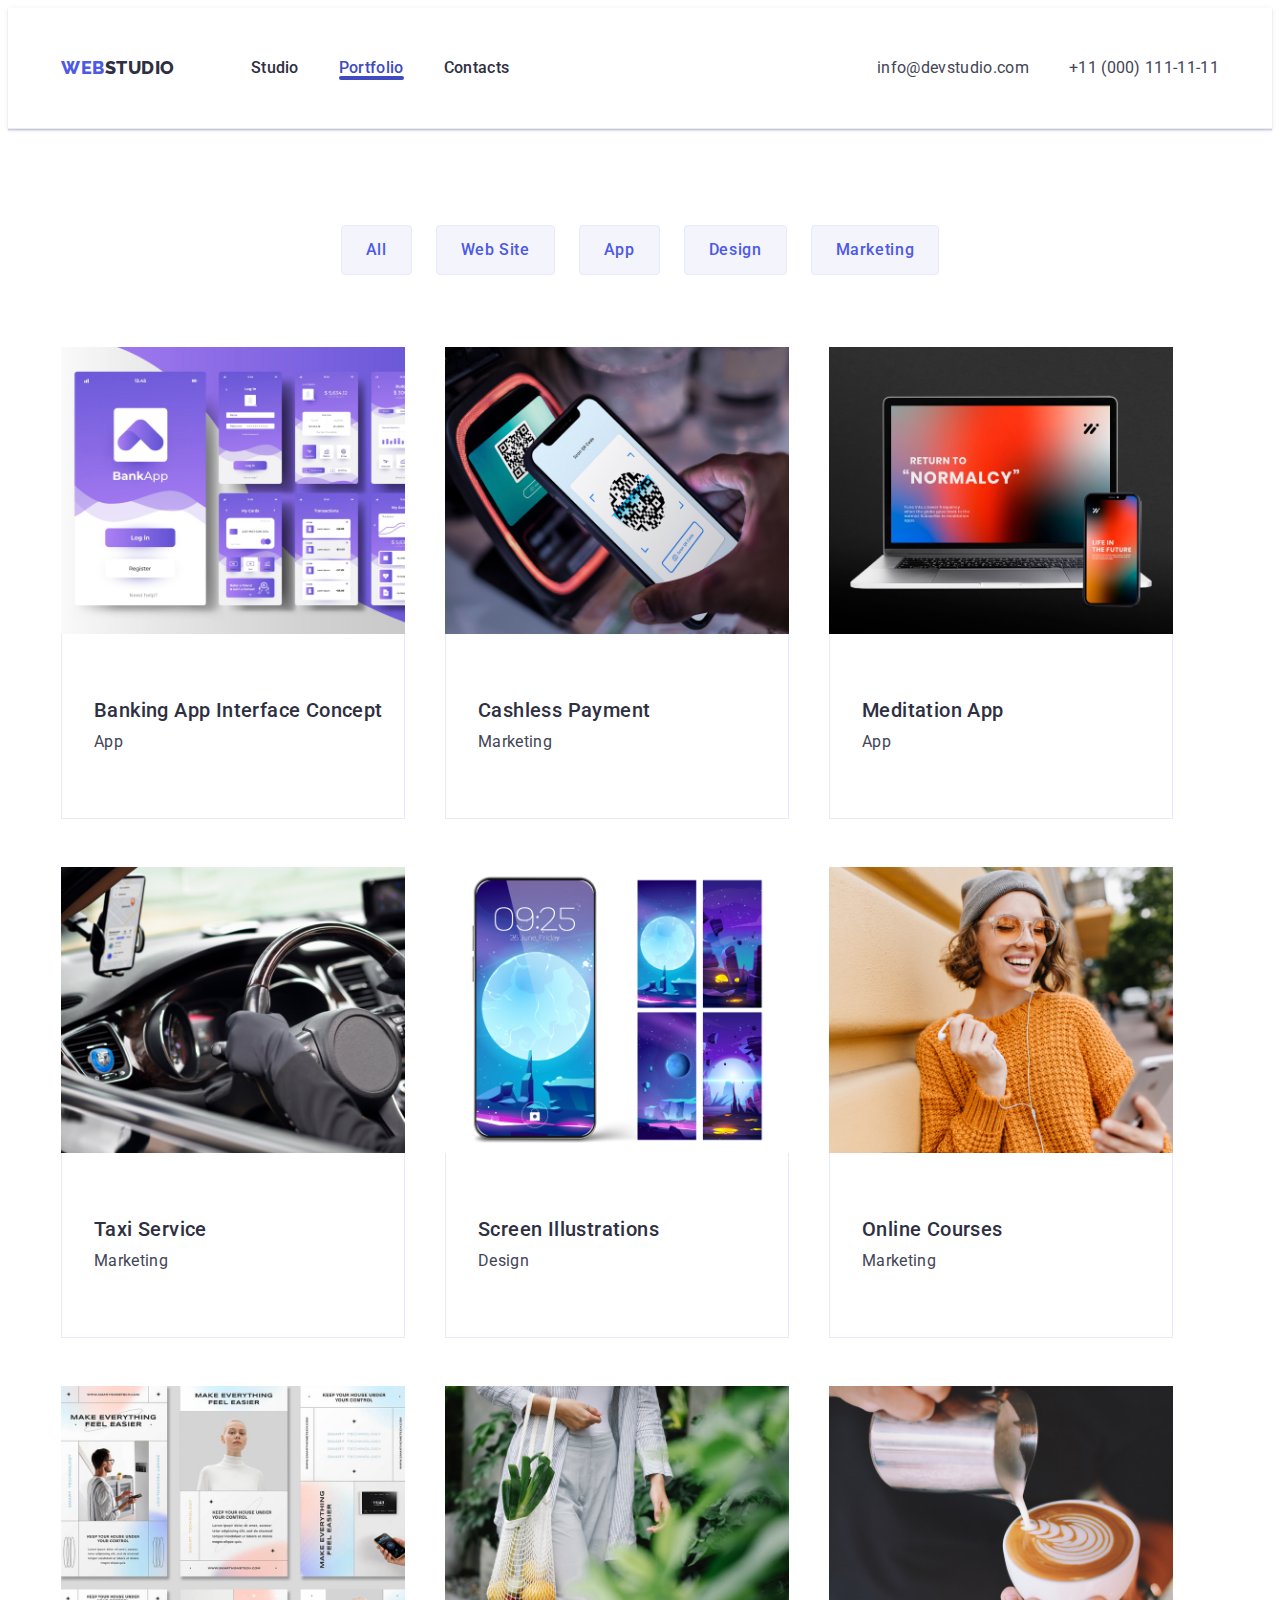
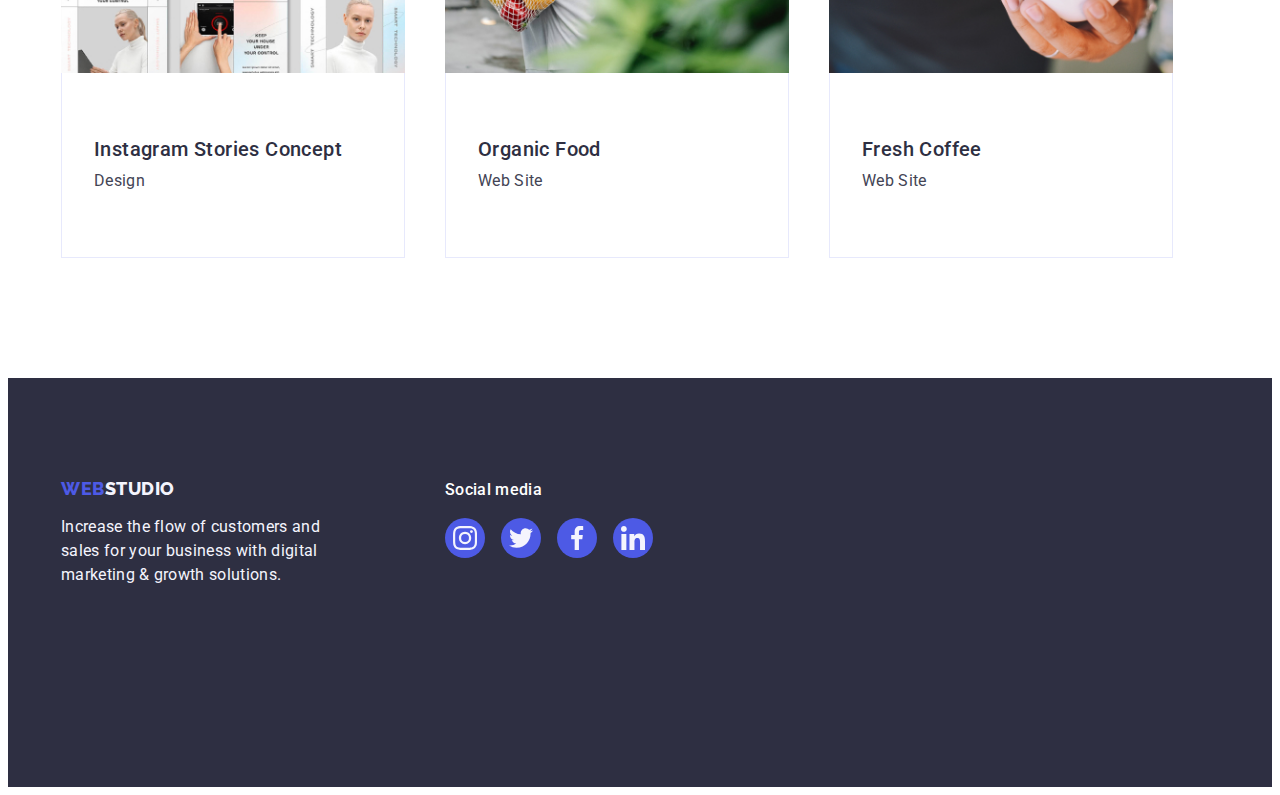
==== portfolio.html @ e0ac39bc "hw5" ====
<!DOCTYPE html>
<html lang="en">
  <head>
    <meta charset="UTF-8" />
    <meta http-equiv="X-UA-Compatible" content="IE=edge" />
    <meta name="viewport" content="width=device-width, initial-scale=1.0" />
    <link rel="preconnect" href="https://fonts.googleapis.com" />
    <link rel="preconnect" href="https://fonts.gstatic.com" crossorigin />
    <link
      href="https://fonts.googleapis.com/css2?family=Raleway:wght@800&family=Roboto:wght@400;500;700;900&display=swap"
      rel="stylesheet"
    />
    <title>Portfolio</title>
    <link
      rel="stylesheet"
      href="https://cdnjs.cloudflare.com/ajax/libs/modern-normalize/2.0.0/modern-normalize.min.css"
      integrity="sha512-4xo8blKMVCiXpTaLzQSLSw3KFOVPWhm/TRtuPVc4WG6kUgjH6J03IBuG7JZPkcWMxJ5huwaBpOpnwYElP/m6wg=="
      crossorigin="anonymous"
      referrerpolicy="no-referrer"
    />
    <link rel="stylesheet" href="./css/styles.css" />
  </head>
  <body>
    <header class="header">
      <div class="container header-container">
        <nav class="header-navigation">
          <a class="header-logo span link" href="./index.html"
            >Web<span class="span">Studio</span>
          </a>
          <ul class="header-menu list">
            <li class="header-menu-item">
              <a class="header-menu link" href="./index.html">Studio</a>
            </li>
            <li class="header-menu-item">
              <a class="header-menu current link" href="./portfolio.html"
                >Portfolio</a
              >
            </li>
            <li class="header-menu-item">
              <a class="header-menu link" href="">Contacts</a>
            </li>
          </ul>
        </nav>
        <address class="address">
          <ul class="address-menu list">
            <li class="address-item">
              <a class="address-link link" href="mailto:info@devstudio.com"
                >info@devstudio.com</a
              >
            </li>
            <li class="address-item">
              <a class="address-link link" href="tel:+110001111111"
                >+11 (000) 111-11-11</a
              >
            </li>
          </ul>
        </address>
      </div>
    </header>
    <main>
      <section class="projects">
        <div class="container">
          <h1 class="visually-hidden">Projects</h1>
          <ul class="button button-container list">
            <li><button class="button-item" type="button">All</button></li>
            <li><button class="button-item" type="button">Web Site</button></li>
            <li><button class="button-item" type="button">App</button></li>
            <li><button class="button-item" type="button">Design</button></li>
            <li>
              <button class="button-item" type="button">Marketing</button>
            </li>
          </ul>

          <ul class="cards list">
            <li class="cards-list">
              <a class="cards-item link" href="">
                <div class="overlay">
                  <img
                    src="./images/app-interface.jpg"
                    alt="Banking app interface"
                    width="360"
                    height="300"
                  />

                  <p class="products-cover-text">
                    14 Stylish and User-Friendly App Design Concepts · Task
                    Manager App · Calorie Tracker App · Exotic Fruit Ecommerce
                    App · Cloud Storage App
                  </p>
                </div>
                <div class="cards-content">
                  <h2 class="cards-title">Banking App Interface Concept</h2>
                  <p class="cards-text">App</p>
                </div>
              </a>
            </li>
            <li class="cards-list">
              <a class="cards-item link" href="">
                <div class="overlay">
                  <img
                    src="./images/payment.jpg"
                    alt="Cashless payment"
                    width="360"
                    height="300"
                  />

                  <p class="products-cover-text">
                    14 Stylish and User-Friendly App Design Concepts · Task
                    Manager App · Calorie Tracker App · Exotic Fruit Ecommerce
                    App · Cloud Storage App
                  </p>
                </div>
                <div class="cards-content">
                  <h2 class="cards-title">Cashless Payment</h2>
                  <p class="cards-text">Marketing</p>
                </div>
              </a>
            </li>
            <li class="cards-list">
              <a class="cards-item link" href="">
                <div class="overlay">
                  <img
                    src="./images/meditation-app.jpg"
                    alt="Meditation"
                    width="360"
                    height="300"
                  />

                  <p class="products-cover-text">
                    14 Stylish and User-Friendly App Design Concepts · Task
                    Manager App · Calorie Tracker App · Exotic Fruit Ecommerce
                    App · Cloud Storage App
                  </p>
                </div>
                <div class="cards-content">
                  <h2 class="cards-title">Meditation App</h2>
                  <p class="cards-text">App</p>
                </div>
              </a>
            </li>

            <li class="cards-list">
              <a class="cards-item link" href="">
                <div class="overlay">
                  <img
                    src="./images/taxi.jpg"
                    alt="Taxi"
                    width="360"
                    height="300"
                  />

                  <p class="products-cover-text">
                    14 Stylish and User-Friendly App Design Concepts · Task
                    Manager App · Calorie Tracker App · Exotic Fruit Ecommerce
                    App · Cloud Storage App
                  </p>
                </div>
                <div class="cards-content">
                  <h2 class="cards-title">Taxi Service</h2>
                  <p class="cards-text">Marketing</p>
                </div>
              </a>
            </li>
            <li class="cards-list">
              <a class="cards-item link" href="">
                <div class="overlay">
                  <img
                    src="./images/screen.jpg"
                    alt="Screen"
                    width="360"
                    height="300"
                  />

                  <p class="products-cover-text">
                    14 Stylish and User-Friendly App Design Concepts · Task
                    Manager App · Calorie Tracker App · Exotic Fruit Ecommerce
                    App · Cloud Storage App
                  </p>
                </div>
                <div class="cards-content">
                  <h2 class="cards-title">Screen Illustrations</h2>
                  <p class="cards-text">Design</p>
                </div>
              </a>
            </li>
            <li class="cards-list">
              <a class="cards-item link" href="">
                <div class="overlay">
                  <img
                    src="./images/online-courses.jpg"
                    alt="Online courses"
                    width="360"
                    height="300"
                  />

                  <p class="products-cover-text">
                    14 Stylish and User-Friendly App Design Concepts · Task
                    Manager App · Calorie Tracker App · Exotic Fruit Ecommerce
                    App · Cloud Storage App
                  </p>
                </div>
                <div class="cards-content">
                  <h2 class="cards-title">Online Courses</h2>
                  <p class="cards-text">Marketing</p>
                </div>
              </a>
            </li>

            <li class="cards-list">
              <a class="cards-item link" href="">
                <div class="overlay">
                  <img
                    src="./images/stories-concept.jpg"
                    alt="Stories"
                    width="360"
                    height="300"
                  />

                  <p class="products-cover-text">
                    14 Stylish and User-Friendly App Design Concepts · Task
                    Manager App · Calorie Tracker App · Exotic Fruit Ecommerce
                    App · Cloud Storage App
                  </p>
                </div>
                <div class="cards-content">
                  <h2 class="cards-title">Instagram Stories Concept</h2>
                  <p class="cards-text">Design</p>
                </div>
              </a>
            </li>
            <li class="cards-list">
              <a class="cards-item link" href="">
                <div class="overlay">
                  <img
                    src="./images/food.jpg"
                    alt="Organic food"
                    width="360"
                    height="300"
                  />

                  <p class="products-cover-text">
                    14 Stylish and User-Friendly App Design Concepts · Task
                    Manager App · Calorie Tracker App · Exotic Fruit Ecommerce
                    App · Cloud Storage App
                  </p>
                </div>
                <div class="cards-content">
                  <h2 class="cards-title">Organic Food</h2>
                  <p class="cards-text">Web Site</p>
                </div>
              </a>
            </li>
            <li class="cards-list">
              <a class="cards-item link" href="">
                <div class="overlay">
                  <img
                    src="./images/coffee.jpg"
                    alt="Cup of coffee"
                    width="360"
                    height="300"
                  />

                  <p class="products-cover-text">
                    14 Stylish and User-Friendly App Design Concepts · Task
                    Manager App · Calorie Tracker App · Exotic Fruit Ecommerce
                    App · Cloud Storage App
                  </p>
                </div>
                <div class="cards-content">
                  <h2 class="cards-title">Fresh Coffee</h2>
                  <p class="cards-text">Web Site</p>
                </div>
              </a>
            </li>
          </ul>
        </div>
      </section>
    </main>
    <footer class="footer">
      <div class="container footer-container">
        <div class="footer-logo-text">
          <a class="footer-logo span link" href="./index.html"
            >Web<span class="span">Studio</span></a
          >
          <p class="footer-text">
            Increase the flow of customers and sales for your business with
            digital marketing & growth solutions.
          </p>
        </div>
        <div class="footer-social">
          <p class="social-text">Social media</p>
          <ul class="footer-social-list list">
            <li class="footer-social-item">
              <a
                class="footer-social-link"
                href=""
                target="_blank"
                rel="no-referrer noopener"
              >
                <svg class="footer-soc-icon" width="24" height="24">
                  <use href="./images/icons.svg#icon-instagram-2"></use>
                </svg>
              </a>
            </li>
            <li class="footer-social-item">
              <a
                class="footer-social-link"
                href=""
                target="_blank"
                rel="no-referrer noopener"
              >
                <svg class="footer-soc-icon" width="24" height="24">
                  <use href="./images/icons.svg#icon-twitter-1"></use>
                </svg>
              </a>
            </li>
            <li class="footer-social-item">
              <a
                class="footer-social-link"
                href=""
                target="_blank"
                rel="no-referrer noopener"
              >
                <svg class="footer-soc-icon" width="24" height="24">
                  <use href="./images/icons.svg#icon-facebook-1"></use>
                </svg>
              </a>
            </li>
            <li class="footer-social-item">
              <a
                class="footer-social-link"
                href=""
                target="_blank"
                rel="no-referrer noopener"
              >
                <svg class="footer-soc-icon" width="24" height="24">
                  <use href="./images/icons.svg#icon-linkedin-1"></use>
                </svg>
              </a>
            </li>
          </ul>
        </div>
      </div>
    </footer>
  </body>
</html>
---- css/styles.css ----
:root{
    --title-color: #2E2F42;
    --main-color: #FFFFFF;
    --logo-color:   #4d5ae5;
    --text-color: #434455;
}

body{
    font-family: 'Roboto', sans-serif;
    color: #434455;
    background-color: #FFFFFF;
}

p, h1,h2,h3,h4,h5,h6{
    margin-top: 0;
    margin-bottom: 0;
}

ul{
     margin-top: 0;
    margin-bottom: 0;
    padding-left: 0;
}

img{
    display: block;
    max-width: 100% ;
    height: auto;
}

.list{
    list-style-type: none;
   
}

.link{
    text-decoration: none;
    
}

.visually-hidden {
    position: absolute;
    width: 1px;
    height: 1px;
    margin: -1px;
    border: 0;
    padding: 0;
    white-space: nowrap;
    clip-path: inset(100%);
    clip: rect(0 0 0 0);
    overflow: hidden;
}

.container{
    width: 100%;
    max-width: 1158px;
    padding-left: 15px;
    padding-right: 15px;
    margin: 0 auto;
}

/*------HEADER-------*/

.header{
    box-shadow:0px 2px 1px rgba(46, 47, 66, 0.08),
        0px 1px 1px rgba(46, 47, 66, 0.16),
        0px 1px 6px rgba(46, 47, 66, 0.08);
    border-bottom: 1px solid #e7e9fc;
    
}



.header-navigation{
    display: flex;
    align-items: center;
 
}

.header-logo {

    font-family: 'Raleway', sans-serif;
    font-weight: 800;
    font-size: 18px;
    line-height: 1.17;
    letter-spacing: 0.03em;
    color: var(--logo-color);
    text-transform: uppercase;
    margin-right: 76px;

    
}

.header-logo span {
     
    color: #2E2F42;
}

.header-container{
    display: flex;
    align-items: center;
    justify-content: space-between;
  
}
    

.header-menu{
    display: flex;
    font-weight: 500;
    font-size: 16px;
    line-height: 1.5;
    letter-spacing: 0.02em;
    color: #2E2F42;
    text-decoration: none;
    padding-top: 24px;
    padding-bottom: 24px;
    gap:40px;
    transition: color 250ms cubic-bezier(0.4, 0, 0.2, 1);
    
  
}

.header-menu:hover,
.header-menu:focus{
    color: #404BBF;
}

.current{
    position: relative;
}

.current::after{
    position: absolute;
    left: 0;
    top: 44px;
    bottom: -1px;
    content: "";
    width: 100%;
    height: 4px;
    border-radius: 2px;
    background-color: #404BBF;
}

.header-menu.current{
   color: #404BBF;
}

.address{
    font-style: normal;
    display: flex;
    flex-shrink: 0;
   
    
}

.address-menu {
   display: flex;
   gap:40px;
  transition: color 250ms cubic-bezier(0.4, 0, 0.2, 1);
   
 
}



.address-link{
  
    font-size: 16px;
    line-height: 1.5;
    letter-spacing: 0.02em;
    color: #434455;
    transition: color 250ms cubic-bezier(0.4, 0, 0.2, 1);
}
    

.address-link:hover,
.address-link:focus{

    color: #404BBF
}

/**------HERO------*/

.hero{
   
    padding:188px 0px;
    background-image:linear-gradient(rgba(46, 47, 66, 0.7), rgba(46, 47, 66, 0.7)),
    url(../images/people-office1.jpg);
    background-repeat: no-repeat;
    background-position: center;
    background-size: cover;
    background-color: #2E2F42;
    max-width: 1440px
 
}

.hero-container{
    display: flex;
    flex-direction: column;
    padding: 0 316px;
    
    
}
    
.hero-title{
    font-weight: 700;
    font-size: 56px;
    line-height: 1.07;
    letter-spacing: 0.02em;
    color: #FFFFFF;
    text-align: center;
    max-width: 496px;
    padding-bottom: 48px;
}


.hero-button{
    
    font-family: inherit;
    font-weight: 500;
    font-size: 16px;
    line-height: 1.5;
    letter-spacing: 0.04em;
    color: #FFFFFF;
    background-color: #4D5AE5;
    cursor: pointer;
    min-width: 169px;
    height: 56px;
    border-radius: 4px;
    
    box-shadow: 0px 4px 4px rgba(0, 0, 0, 0.15);
    padding: 16px 32px;
    margin: auto;
    transition:  background-color 250ms cubic-bezier(0.4, 0, 0.2, 1);
            
}

.hero-button:hover,
.hero-button:focus{
    background-color: #404BBF;
    box-shadow: 0px 1px 6px rgba(46, 47, 66, 0.08), 0px 1px 1px rgba(46, 47, 66, 0.16), 0px 2px 1px rgba(46, 47, 66, 0.08);
    
}

/*?------About us------*/

.features{
    padding: 120px 0;
}

.features-menu{
    display:flex;
    gap: 24px;
}

.features-subtitle {
    font-weight: 500;
    font-size: 20px;
    line-height: 1.2;
    letter-spacing: 0.02em;
    color: #2E2F42;
    margin-bottom: 8px;
}

.features-item{
    width: calc(( 100% - ( 24px * 3 ) / 4 ));
    gap: 24px;
}

.features-item-text {
    
    font-size: 16px;
    line-height: 1.5;
    letter-spacing: 0.02em;
    color: #434455;
}
.features-menu-icons{
    display: flex;
    align-items: center;
    justify-content: center;
    height: 112px;
    background-color: #f4f4fd;
    border-radius: 4px;
    margin-bottom: 8px;
}


.features-icon{
    background: #F4F4FD;
    border-radius: 4px;
    width: 264px;
    height: 112px;
    padding: 24px 100px;
}

/*-------What are we doing---------*/


.work{
    padding-top: 0;
    padding-bottom: 120px;
}
.work-subtitle{
    font-weight: 700;
    font-size: 36px;
    line-height: 1.11;
    letter-spacing: 0.02em;
    text-transform: capitalize;
    text-align: center;
    color: var(--title-color);
    margin-bottom: 72px;
}
.work-menu{
    display: flex;
    gap: 24px;
    
}
.work-item{
    width: calc((100% - 48px / 3));
  
}

/*?-------Team-------*/

.team{

    background-color: #F4F4FD;
    padding: 120px 0;
  
}

.team-menu{

   display: flex;
    gap: 24px;
    border-radius: 0px 0px 4px 4px;
}

.team-item{

    background-color: #FFFFFF;
    width: calc((100% - 72px ) / 4 );
    gap: 24px;
    border-radius: 0px 0px 4px 4px;
    box-shadow: 0px 1px 6px rgba(46, 47, 66, 0.08), 0px 1px 1px rgba(46, 47, 66, 0.16), 0px 2px 1px rgba(46, 47, 66, 0.08);
    
}

.team-subtitle{

    font-weight: 700;
    font-size: 36px;
    line-height: 1.11;
    letter-spacing: 0.02em;
    text-transform: capitalize;
    text-align: center;
    color: var(--title-color);
    
    margin-bottom: 72px;
     
}

.team-member{

    font-weight: 500;
    font-size: 20px;
    line-height: 1.2;
    letter-spacing: 0.02em;
    color: #2E2F42;
    text-align: center;
    margin-bottom: 8px;
    
}

.team-member-position{

    font-size: 16px;
    line-height: 1.5;
    letter-spacing: 0.02em;
    color: #434455;
    text-align: center;
   
}

.name-position{
    padding: 32px 0;
}


.member-icon-list{
    display: flex;
    justify-content: center;
    gap:24px;
  
}

  .member-icon-item {
    display: flex;
    align-items: center;
    justify-content: center;
    gap: 24px;
    width: 40px;
    height: 40px;
    

  }
.member-icon-link{
    width: 100%;
    height: 100%;
    background-color: #4D5AE5;
    border-radius: 50%;
    display: flex;
    align-items: center;
    justify-content: center;
    transition: background-color 250ms cubic-bezier(0.4, 0, 0.2, 1);

}

.member-icon-link:hover,
.member-icon-link:focus{
    background-color: #404BBF;
}
   .member-icon{
    fill: #f4f4fd;
   }


   .customers{
    padding-top: 120px;
    padding-bottom: 120px;
   }
.customers-title{
    font-weight: 700;
    font-size: 36px;
    line-height: 1.11;
    text-align: center;
    letter-spacing: 0.02em;
    text-transform: capitalize;
    color: var(--title-color);
    text-align: center;
    margin-bottom: 72px;
    
}
.customers-list{
    display: flex;
    gap: 24px;
    padding-bottom: 120px;
    
}

.customers-item{
     width: calc((100% - 120px )/ 6);
    height: 88px;
    
    
 
}

.customers-item:hover{
    color: #404BBF;
    border: 1px solid #404BBF;
}

.customers-link{
    display: flex;
    width: 100%;
    height: 100%;
    color: #8E8F99;
    border-radius: 4px;
    border: 1px solid #8E8F99;
    align-items: center;
    justify-content: center;
    transition: border-color 250ms cubic-bezier(0.4, 0, 0.2, 1), color 250ms cubic-bezier(0.4, 0, 0.2, 1);

}

.customers-link:hover,
.customers-link:focus{
   color: #404BBF;
    border-color: #404bbf;
}

.customers-icon{
    fill: currentColor;
}

/*-------Footer-------*/

.footer {

    background-color: #2E2F42;
    padding: 100px 0;
}
.footer-container{
    display: flex;
    align-items: baseline; 
}
.footer-logo{
    
    display: inline-block;
    margin-bottom: 16px;
    font-family: 'Raleway', sans-serif;
    font-weight: 800;
    font-size: 18px;
    line-height: 1.17;
    letter-spacing: 0.03em;
    color: var(--logo-color);
    text-transform: uppercase;
       
}

.footer-logo span{
    color: #F4F4FD;
}

.footer-logo-text{
    margin-right: 120px;
}
.footer-text{
    
    font-size: 16px;
    line-height: 1.5;
    letter-spacing: 0.02em;
    color: #F4F4FD;
    padding-bottom: 100px;
    width: 264px;
}


.social-text{
    
    font-weight: 500;
    font-size: 16px;
    line-height: 1.5;
    letter-spacing: 0.02em;
    color: #FFFFFF;
    margin-bottom: 16px;
  
}

.footer-social-list{
    display: flex;
    flex-direction: row;
    gap: 16px;
}

.footer-social-link{
    display: flex;
    width: 40px;
    height: 40px;
    background-color: #4D5AE5;
    border-radius: 50%;
    align-items: center;
    justify-content: center;
    transition: background-color 250ms cubic-bezier(0.4, 0, 0.2, 1);

}

.footer-social-link:hover,
.footer-social-link:focus{
background-color: #31d0aa;
}

 .footer-soc-icon{
    fill: #f4f4fd;
 }


/*---------------PORTFOLIO---------------*/

.projects{
    padding-top: 96px;
    padding-bottom: 120px;
}

.button-container {
    list-style-type: none;
    display: flex;
    gap: 24px;
    justify-content: center;
    margin-bottom: 72px;

}


.button-item{
    font-family: 'Roboto',sans-serif;
    font-weight: 500;
    font-size: 16px;
    line-height: 1.5;
    letter-spacing: 0.04em;
    color: #4D5AE5;
    background: #F4F4FD;
    cursor: pointer;
    border-radius: 4px;
    border: 1px solid #E7E9FC;
    padding: 12px 24px;
    transition: color 250ms cubic-bezier(0.4, 0, 0.2, 1),
        background-color 250ms cubic-bezier(0.4, 0, 0.2, 1),
        border-color 250ms cubic-bezier(0.4, 0, 0.2, 1),
        box-shadow 250ms cubic-bezier(0.4, 0, 0.2, 1);
}

.button-item:hover,
.button-item:focus{
    color: #FFFFFF;
    background-color: #404BBF;
    border: 1px solid transparent;
    box-shadow: 0px 3px 1px rgba(0, 0, 0, 0.1),
        0px 2px 1px rgba(0, 0, 0, 0.08),
        0px 2px 2px rgba(0, 0, 0, 0.12);
}

.cards{
    display: flex;
    flex-wrap: wrap;
    align-content: center;
    gap: 48px 24px;
       
}

.cards-content{
    padding: 32px 16px;
    border: 1px solid #e7e9fc;
    border-top: none;
    
}


.cards-title{
    padding-top: 32px; 
    padding-left: 16px;
    margin-bottom: 8px;
    font-weight: 500;
    font-size: 20px;
    line-height: 1.2;
    letter-spacing: 0.02em;
    color: var(--title-color)
    
       
}

.cards-text{
    font-size: 16px;
    line-height: 1.5;
    letter-spacing: 0.02em;
    color: var(--text-color);
    padding-left: 16px;
    padding-bottom: 32px;
    
}

.cards-item{
    display: block;
    text-decoration: none;
    width: calc(100% - (24px * 2) / 3);
    transition: box-shadow 250ms cubic-bezier(0.4, 0, 0.2, 1);
    
}
.cards-item:hover,
.cards-item:focus{
box-shadow:0px 1px 6px rgba(46, 47, 66, 0.08),
    0px 1px 1px rgba(46, 47, 66, 0.16),
    0px 2px 1px rgba(46, 47, 66, 0.08);
}


.cards-content:hover,
.cards-content:focus{
    border: 1px solid #F4F4FD;
    box-shadow: 0px 1px 6px rgba(46, 47, 66, 0.08),
        0px 1px 1px rgba(46, 47, 66, 0.16),
        0px 2px 1px rgba(46, 47, 66, 0.08);
}


.products-cover-text{
    font-weight: 400;
    font-size: 16px;
    line-height: 1.5;
    letter-spacing: 0.02em;
    color: #F4F4FD;
    background-color: #4D5AE5;
    width: 360px;
    height: 300px;
    padding: 40px 32px;
    position: absolute;
    top: 0;
    left: 0;
    width: 100%;
    height: 100%;
    transform: translateY(100%);
    transition: transform 250ms cubic-bezier(0.4, 0, 0.2, 1);
      
}

.overlay{
    position: relative;
    overflow: hidden;
   
}

.cards-item:hover .products-cover-text,
.cards-item:focus .products-cover-text{
    transform: translateY(0%);
}

.backdrop{
    position:fixed;
    top: 0;
    width: 100vw;
    height: 100vh;
   background-color: rgba(46, 47, 66, 0.4);
   transition: opacity 250ms cubic-bezier(0.4, 0, 0.2, 1),
    visibility 250ms cubic-bezier(0.4, 0, 0.2, 1);

}

.modal{
    position: absolute;
    top: 50%;
    left: 50%;
    transform: translate(-50%, -50%) scaleY(1);
    transition: opacity 250ms cubic-bezier(0.4, 0, 0.2, 1), visibility 250ms cubic-bezier(0.4, 0, 0.2, 1);
    width: 408px;
    min-height: 584px;
    background-color: #FCFCFC;
    border-radius: 4px;
    transition: transform 250ms cubic-bezier(0.4, 0, 0.2, 1);
    box-shadow:0px 1px 1px rgba(0, 0, 0, 0.14),
        0px 1px 3px rgba(0, 0, 0, 0.12),
        0px 2px 1px rgba(0, 0, 0, 0.2);
}

.modal-btn{
    position: absolute;
    top: 24px;
    right:24px;
    display: flex;
    align-items: center;
    justify-content: center;
    width: 24px;
    height: 24px;
    padding: 0;
    background-color:  #E7E9FC;
    border: 1px solid rgba(0, 0, 0, 0.1);;
    border-radius: 50%;
    cursor: pointer;
    transition: background-color 250ms cubic-bezier(0.4, 0, 0.2, 1), border 250ms cubic-bezier(0.4, 0, 0.2, 1);
}

 .modal-btn:hover,
 .modal-btn:focus{
    background-color: #404bbf;
    border: none;
 }

.close-btn{
    transition: fill 250ms cubic-bezier(0.4, 0, 0.2, 1);
}

.modal-btn:hover .close-btn,
.modal-btn:focus .close-btn{
    fill: #ffffff;
}

.is-hidden{
visibility: hidden;
opacity: 0;
pointer-events: none;
}

.backdrop.is-hidden .modal{
    transform: translate(-50%, -50%) scaleY(0);
}
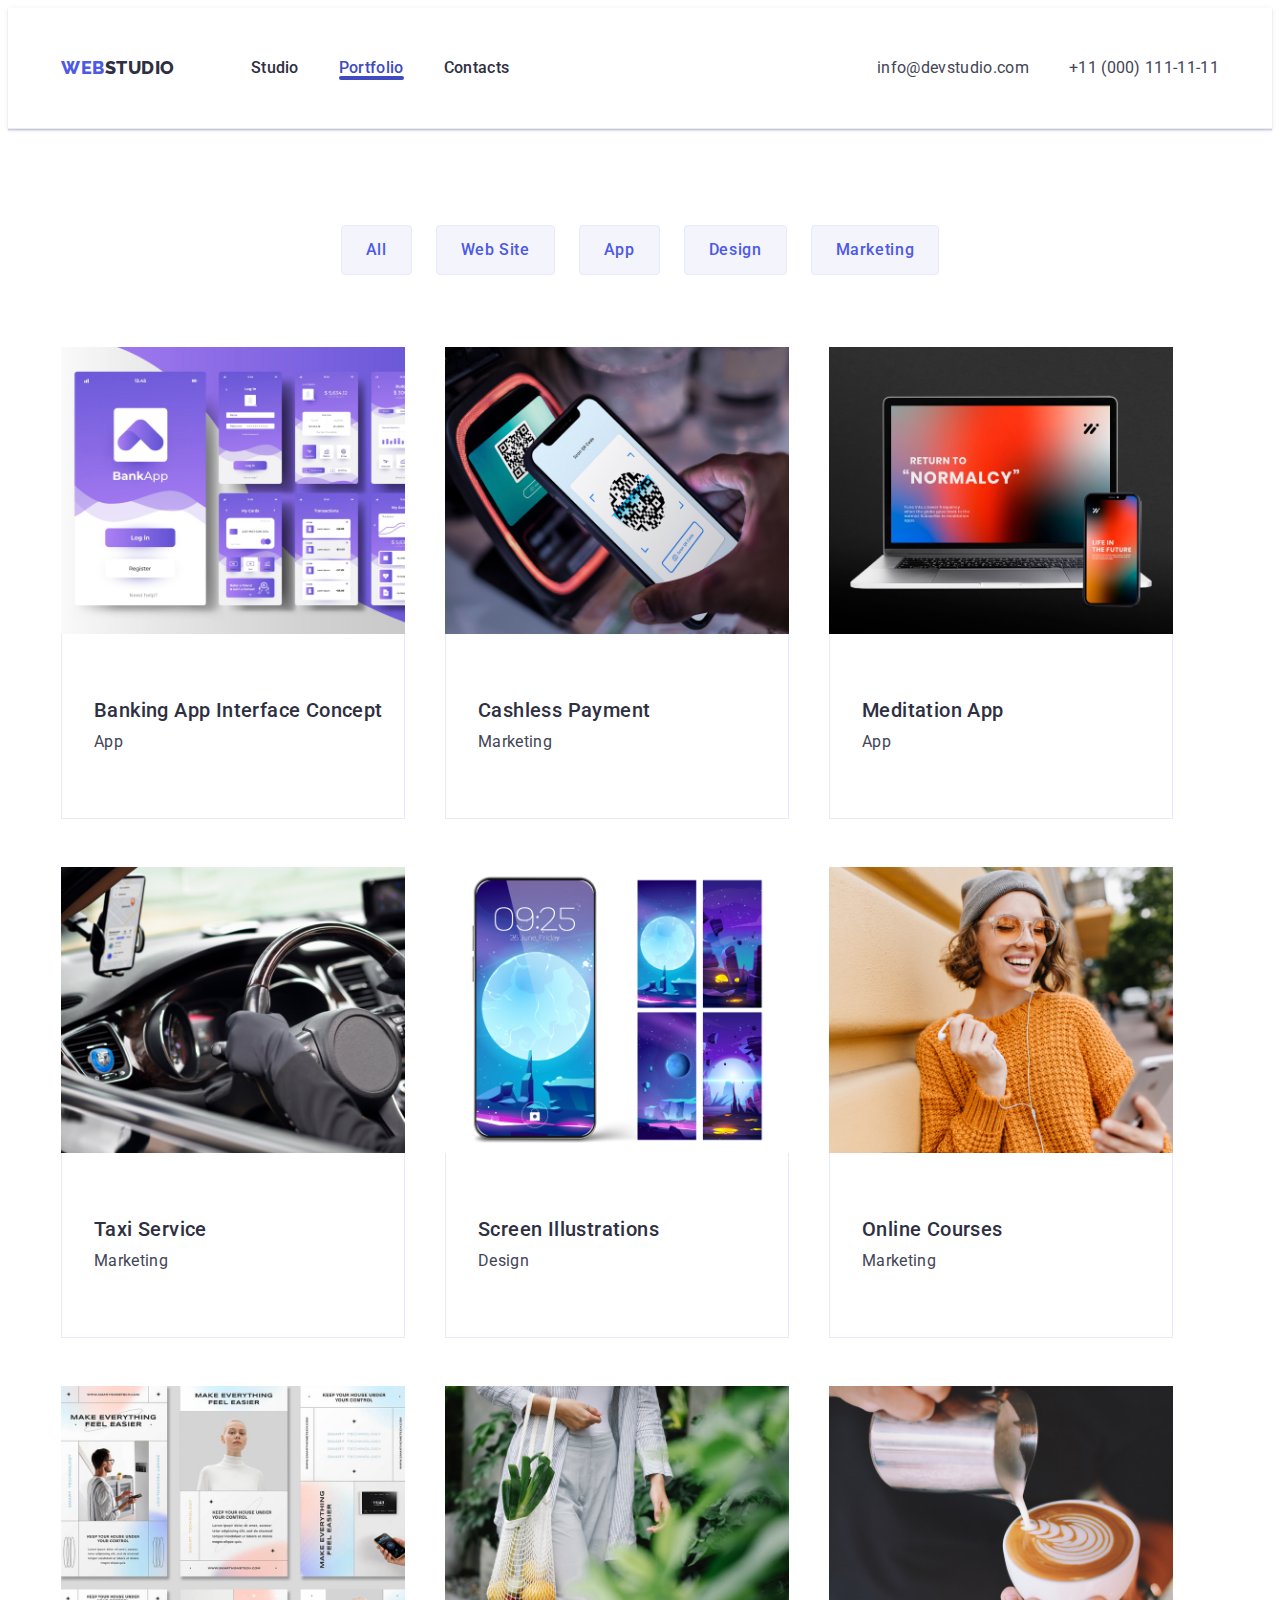
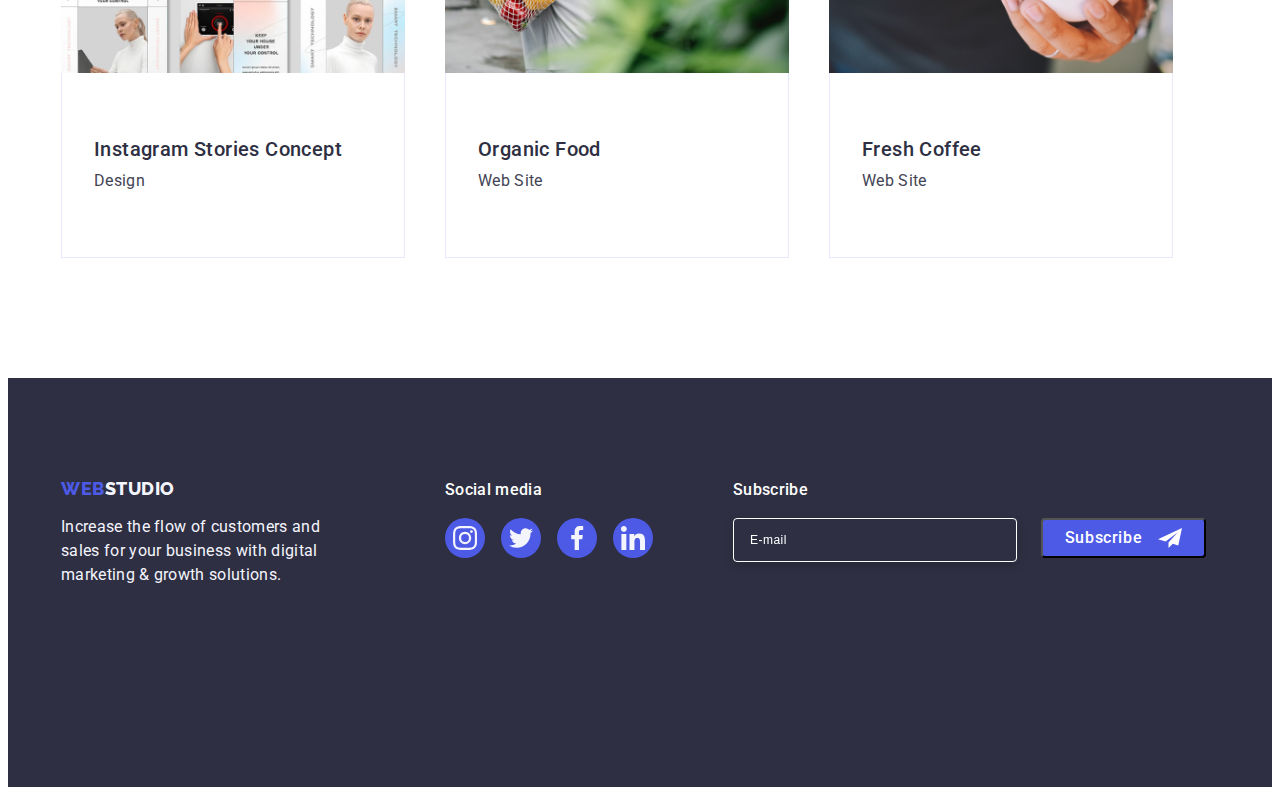
==== commit 7babde5e: "hw5" ====
--- a/portfolio.html
+++ b/portfolio.html
@@ -340,6 +340,25 @@
             </li>
           </ul>
         </div>
+        <div class="subscribe">
+          <p class="subscribe-text">Subscribe</p>
+          <form class="form-subscribe">
+            <label class="label-subscribe">
+              <input
+                class="subscribe-input"
+                type="email"
+                name="email"
+                placeholder="E-mail"
+              />
+            </label>
+            <button class="btn-subscribe" type="button">
+              Subscribe
+              <svg class="subscribe-icon" width="24" height="24">
+                <use href="./images/icons.svg#icon-icon-send"></use>
+              </svg>
+            </button>
+          </form>
+        </div>
       </div>
     </footer>
   </body>
--- a/css/styles.css
+++ b/css/styles.css
@@ -730,6 +730,7 @@
     box-shadow:0px 1px 1px rgba(0, 0, 0, 0.14),
         0px 1px 3px rgba(0, 0, 0, 0.12),
         0px 2px 1px rgba(0, 0, 0, 0.2);
+    padding: 72px 24px 24px;
 }
 
 .modal-btn{
@@ -774,3 +775,207 @@
     transform: translate(-50%, -50%) scaleY(0);
 }
 
+
+.subscribe-text{
+    font-weight: 500;
+    font-size: 16px;
+    line-height: 1.5;
+    letter-spacing: 0.02em;
+    color: #FFFFFF;
+    margin-left: 80px;
+}
+
+.form-subscribe{
+    display: flex;
+    margin-top: 16px;
+    margin-left: 80px;
+    gap:24px;
+}
+
+.subscribe-input{
+  background-color: #2E2F42;
+  border:  1px solid #FFFFFF;
+  border-radius: 4px;
+  width: 264px;
+  height: 40px;
+  font-weight: 400;
+  font-size: 12px;
+  line-height: 1.5;
+  padding-left: 16px;
+  letter-spacing: 0.04em;
+  filter: drop-shadow(0px 4px 4px rgba(0, 0, 0, 0.15));
+  color: #FFFFFF;
+}
+
+.subscribe-input::placeholder{
+    color: #FFFFFF;
+}
+
+.btn-subscribe{
+    display: flex;
+    align-items: center;
+    justify-content: center;
+    font-family: "Roboto",sans-serif;
+    font-weight: 500;
+    font-size: 16px;
+    line-height: 1.5;
+    align-items: center;
+    text-align: center;
+    letter-spacing: 0.04em;
+    color: #FFFFFF;
+    background: #4D5AE5;
+    border-radius: 4px;
+    gap: 16px;
+    min-width: 165px;
+    height: 40px;
+    cursor: pointer;
+    
+   
+}
+
+.subscribe-icon{
+    fill:  #FFFFFF;
+}
+
+.modal-title{
+    max-width: 360px;
+    font-weight: 500;
+    font-size: 16px;
+    line-height: 1.5;
+    text-align: center;
+    letter-spacing: 0.02em;
+    color: #2E2F42;
+    margin-bottom: 16px;
+    
+
+}
+
+.modal-input{
+    width: 100%;
+    height: 40px;
+    border: 1px solid rgba(46, 47, 66, 0.4);
+    border-radius: 4px;
+    background-color: transparent;
+    padding-left: 34px;
+    outline: transparent;
+    transition: border-color 250ms cubic-bezier(0.4, 0, 0.2, 1);
+    
+
+}
+
+.modal-label{
+    font-size: 12px;
+    line-height: 1.17;
+    letter-spacing: 0.04em;
+    color: #8E8F99;
+    margin-bottom: 4px;
+    display: inline-block;
+}
+
+.input-icon{
+    fill: #2E2F42;
+    position:absolute;
+    left: 16px;
+    top: 50%;
+    transform: translateY(-50%);
+    transition: fill 250ms cubic-bezier(0.4, 0, 0.2, 1);;
+   
+}
+
+.input-wrap{
+    position: relative;
+}
+
+.modal-field{
+    margin-bottom: 8px;
+}
+
+.modal-input:focus{
+    border: 1px solid #4D5AE5;
+        border-radius: 4px;
+}
+
+.modal-input:focus + .input-icon{
+    fill:#4D5AE5
+}
+.modal-text-area{
+    width: 100%;
+    height: 120px;
+    border: 1px solid rgba(46, 47, 66, 0.4);
+    border-radius: 4px;
+    background-color: transparent;
+    padding-top: 8px;
+    padding-left: 16px;
+    outline: transparent;
+    resize: none;
+}
+
+.modal-text-area::placeholder{
+    font-size: 12px;
+    line-height: 1.17;
+    letter-spacing: 0.04em;
+    color: rgba(46, 47, 66, 0.4);
+}
+
+.check-text{
+    font-size: 12px;
+    line-height: 1.17;
+    letter-spacing: 0.04em;
+    color: #8E8F99;
+    display: flex;
+    align-items: center;
+   
+}
+
+.check-text a{
+    color: #4D5AE5;
+    text-decoration: underline;
+}
+
+.check-text span{
+    width: 16px;
+    height: 16px;
+    border: 1px solid rgba(46, 47, 66, 0.4);
+    border-radius: 2px;
+    margin-right: 8px;
+    display: flex;
+    align-items: center;
+    justify-content: center;
+    fill: transparent;
+   
+}
+
+.input-check:checked + .check-text span{
+    background: #404BBF;
+    border: none;
+    fill: #F4F4FD;
+    
+}
+.modal-send-btn{
+    font-weight: 500;
+    font-size: 16px;
+    line-height: 1.5;
+    letter-spacing: 0.04em;
+    color: #FFFFFF;
+    padding: 16px 32px;
+    background: #4D5AE5;
+        box-shadow: 0px 4px 4px rgba(0, 0, 0, 0.15);
+        border-radius: 4px;
+        border: none;
+        cursor: pointer;
+        min-width: 169px;
+            height: 56px;
+            margin: 24px 96px 0px 95px; 
+            transition: background-color 250ms cubic-bezier(0.4, 0, 0.2, 1);
+}
+.modal-send-btn:is(:hover, :focus){
+background-color: #404BBF;
+    box-shadow: 0px 1px 6px rgba(46, 47, 66, 0.08),
+        0px 1px 1px rgba(46, 47, 66, 0.16),
+        0px 2px 1px rgba(46, 47, 66, 0.08);
+}
+
+.input-check:focus + .check-text span{
+   border-color: #404BBF;
+}
+
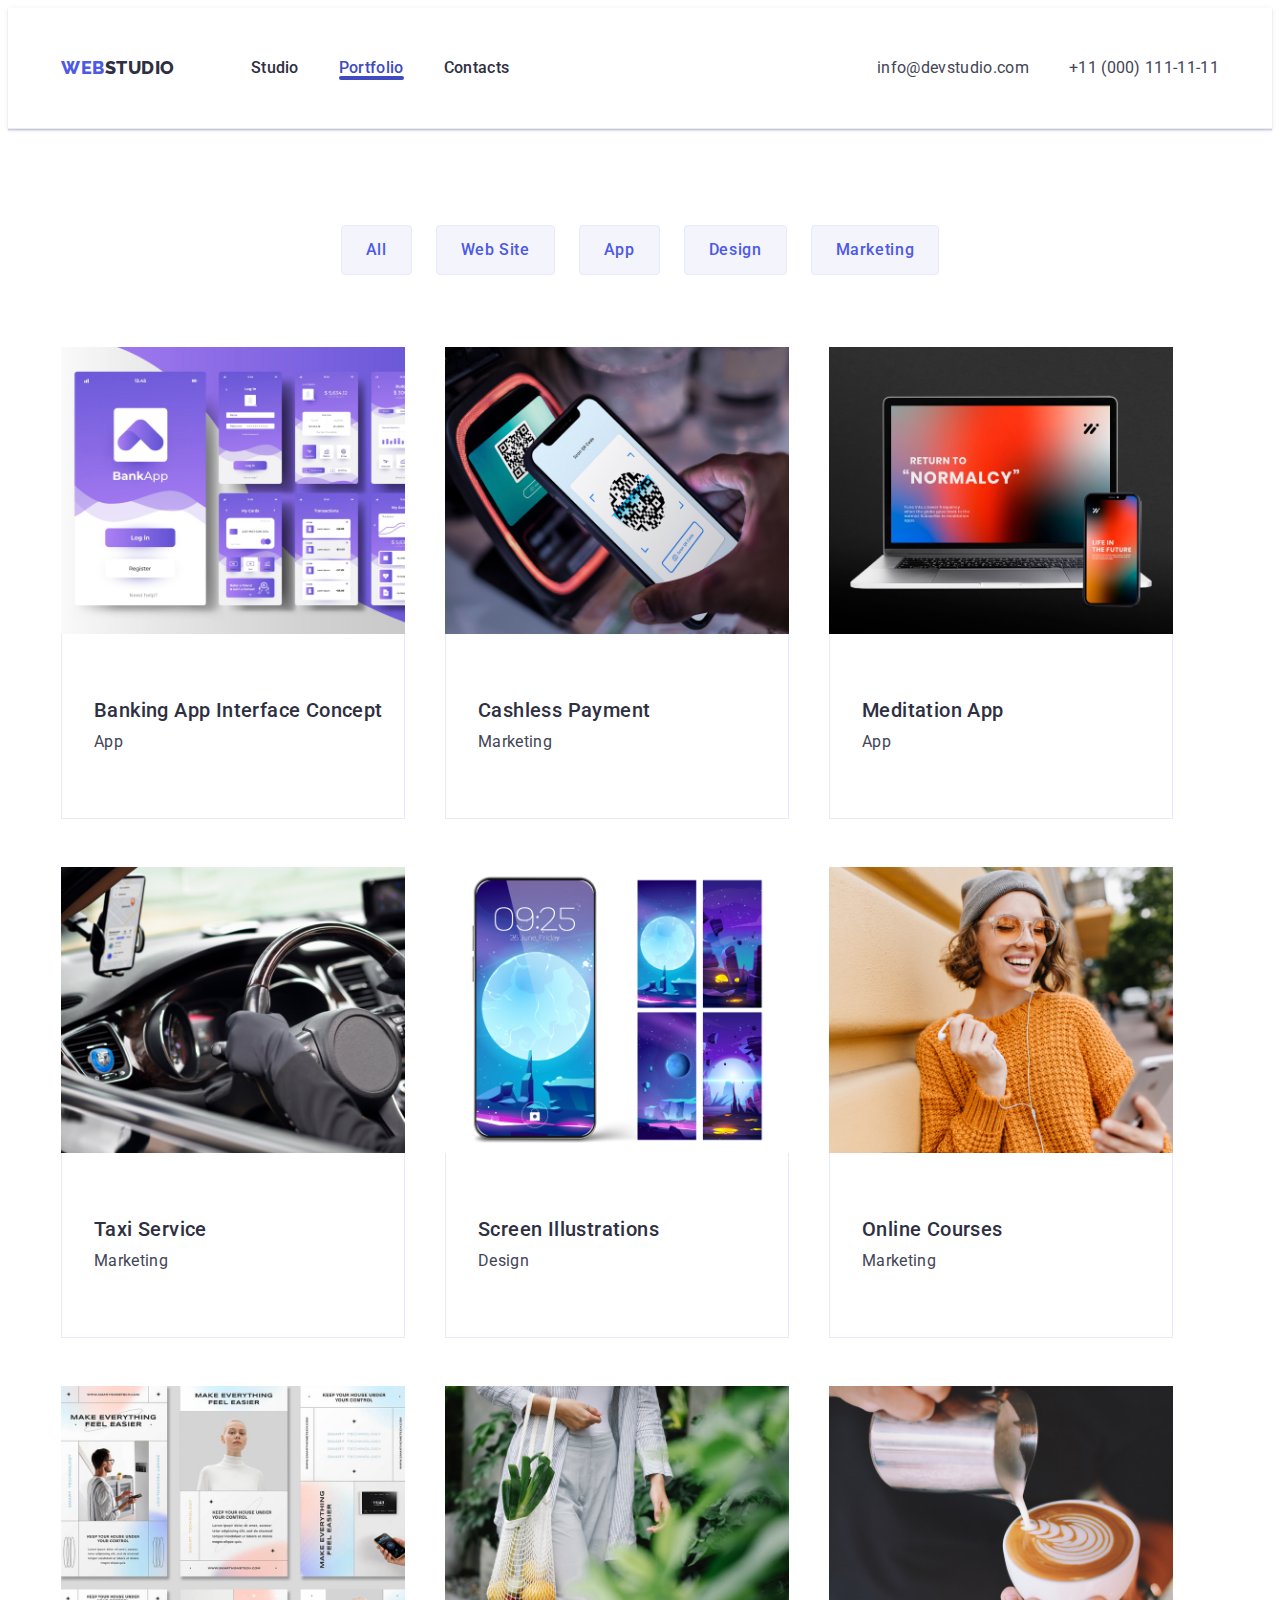
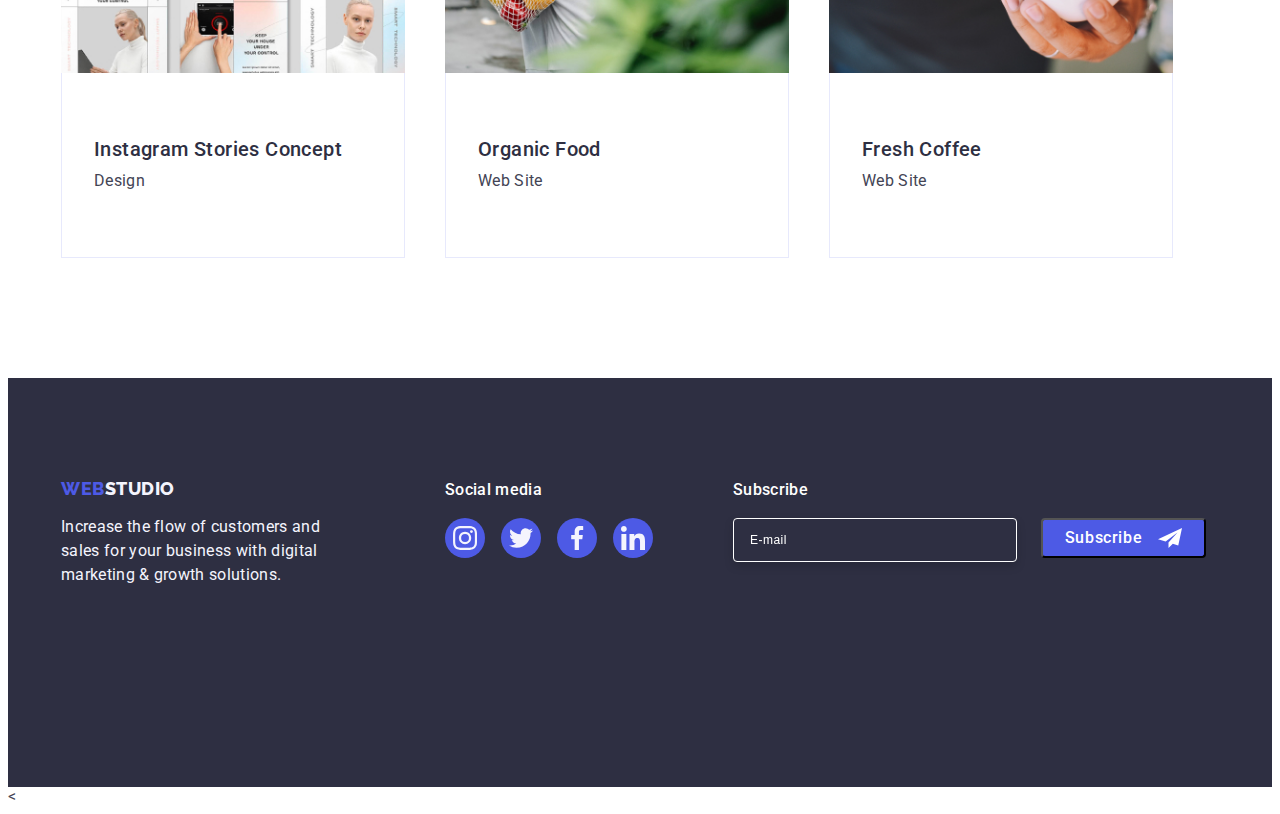
==== commit d1e691bb: "hw5" ====
--- a/portfolio.html
+++ b/portfolio.html
@@ -363,3 +363,4 @@
     </footer>
   </body>
 </html>
+<
--- a/css/styles.css
+++ b/css/styles.css
@@ -979,3 +979,4 @@
    border-color: #404BBF;
 }
 
+.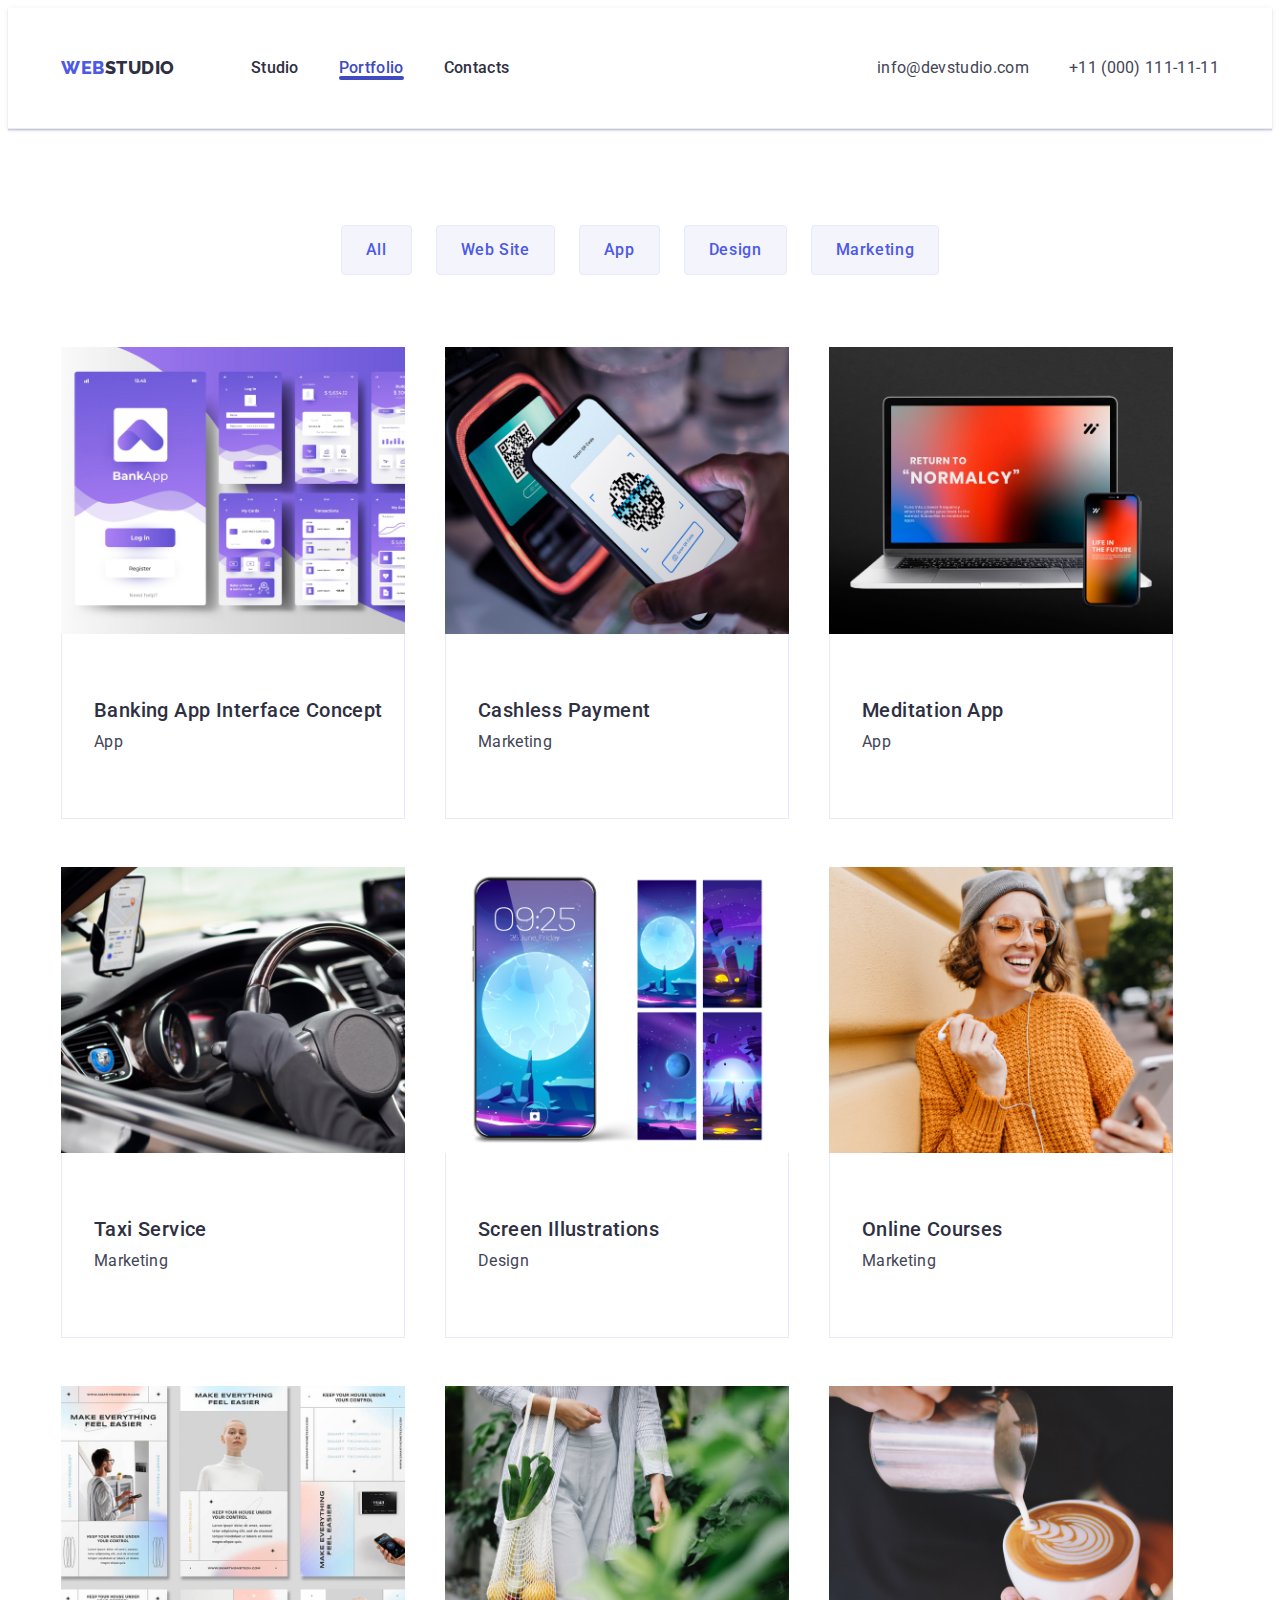
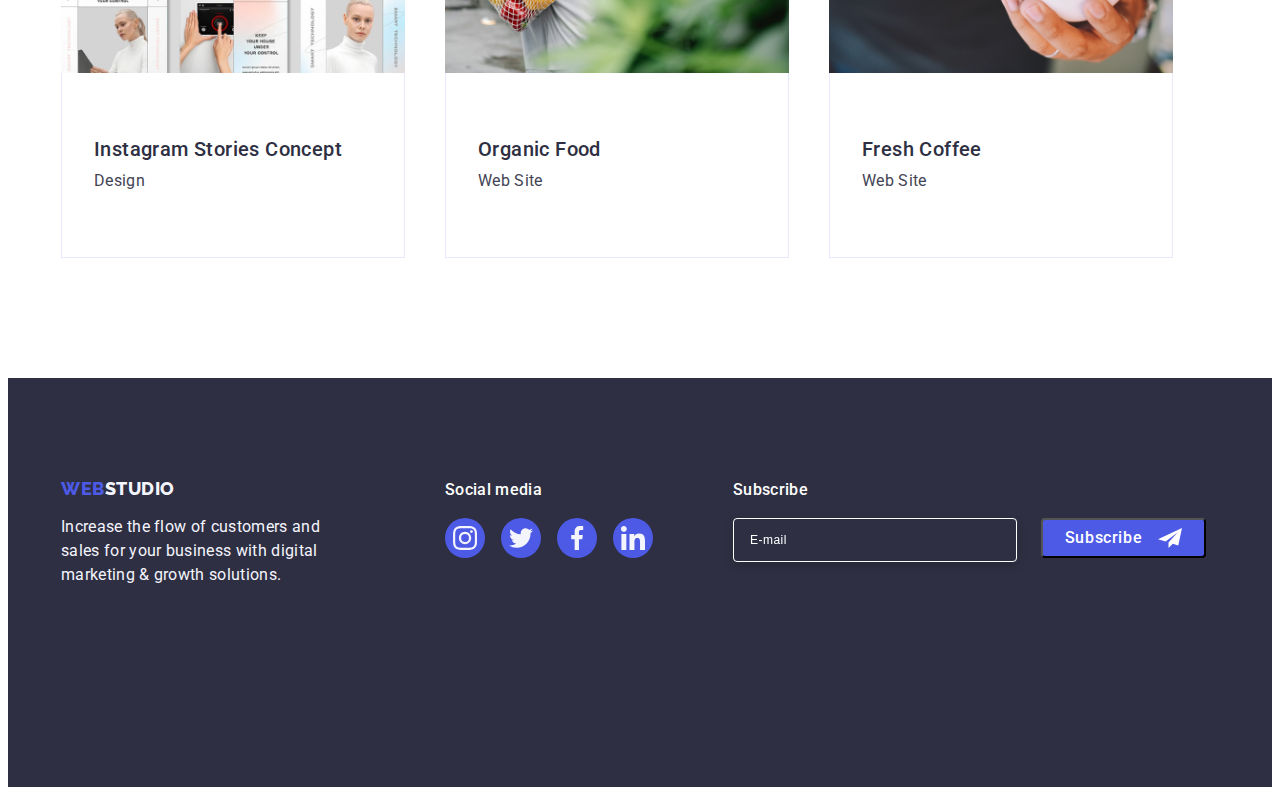
==== commit 3543ddc1: "hw5" ====
--- a/portfolio.html
+++ b/portfolio.html
@@ -363,4 +363,3 @@
     </footer>
   </body>
 </html>
-<
--- a/css/styles.css
+++ b/css/styles.css
@@ -979,4 +979,3 @@
    border-color: #404BBF;
 }
 
-.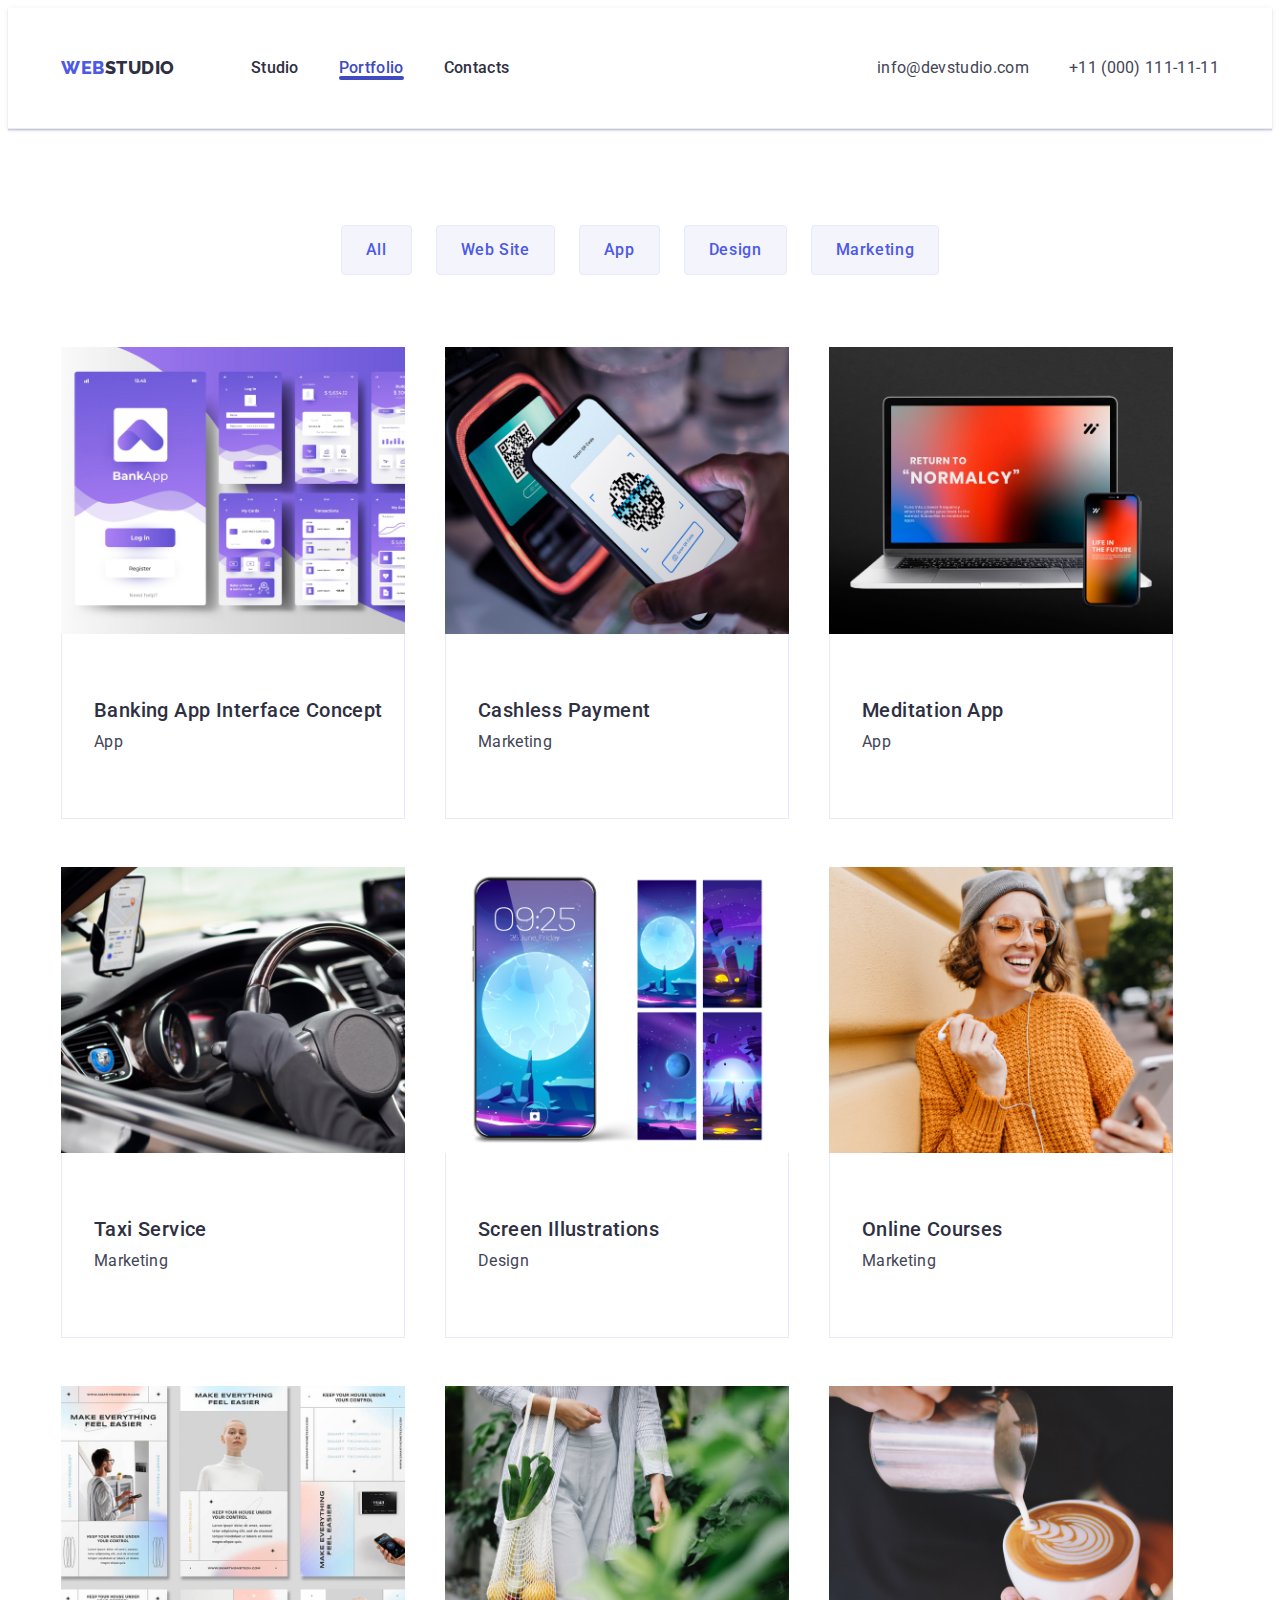
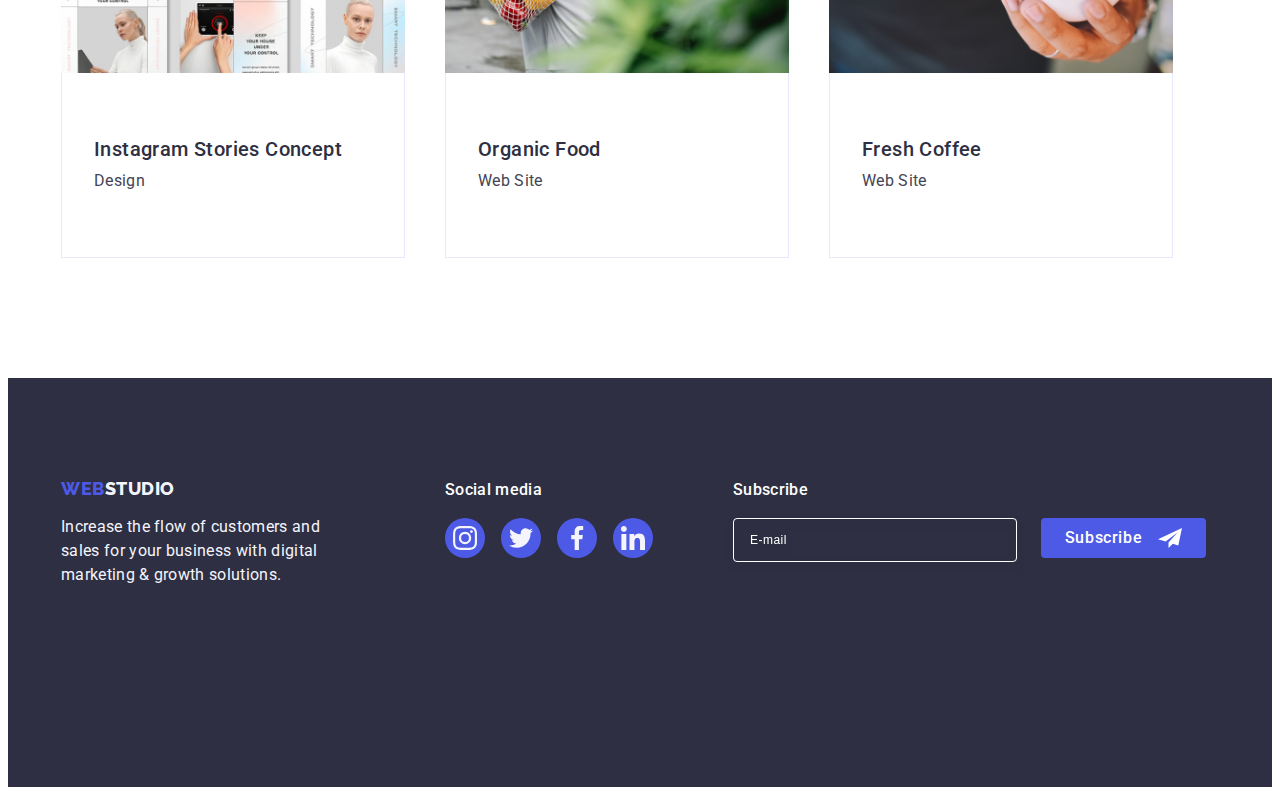
==== commit 1b07ebb3: "hw5" ====
--- a/portfolio.html
+++ b/portfolio.html
@@ -351,7 +351,7 @@
                 placeholder="E-mail"
               />
             </label>
-            <button class="btn-subscribe" type="button">
+            <button class="btn-subscribe" type="submit">
               Subscribe
               <svg class="subscribe-icon" width="24" height="24">
                 <use href="./images/icons.svg#icon-icon-send"></use>
--- a/css/styles.css
+++ b/css/styles.css
@@ -783,11 +783,11 @@
     letter-spacing: 0.02em;
     color: #FFFFFF;
     margin-left: 80px;
+    margin-bottom: 16px;
 }
 
 .form-subscribe{
     display: flex;
-    margin-top: 16px;
     margin-left: 80px;
     gap:24px;
 }
@@ -803,6 +803,7 @@
   line-height: 1.5;
   padding-left: 16px;
   letter-spacing: 0.04em;
+  background-color: transparent;
   filter: drop-shadow(0px 4px 4px rgba(0, 0, 0, 0.15));
   color: #FFFFFF;
 }
@@ -825,7 +826,7 @@
     color: #FFFFFF;
     background: #4D5AE5;
     border-radius: 4px;
-    gap: 16px;
+    border: none;
     min-width: 165px;
     height: 40px;
     cursor: pointer;
@@ -834,6 +835,7 @@
 }
 
 .subscribe-icon{
+    margin-left: 16px;
     fill:  #FFFFFF;
 }
 
@@ -846,8 +848,7 @@
     letter-spacing: 0.02em;
     color: #2E2F42;
     margin-bottom: 16px;
-    
-
+  
 }
 
 .modal-input{
@@ -856,7 +857,7 @@
     border: 1px solid rgba(46, 47, 66, 0.4);
     border-radius: 4px;
     background-color: transparent;
-    padding-left: 34px;
+    padding-left: 38px;
     outline: transparent;
     transition: border-color 250ms cubic-bezier(0.4, 0, 0.2, 1);
     
@@ -869,7 +870,7 @@
     letter-spacing: 0.04em;
     color: #8E8F99;
     margin-bottom: 4px;
-    display: inline-block;
+    display: block;
 }
 
 .input-icon{
@@ -878,7 +879,7 @@
     left: 16px;
     top: 50%;
     transform: translateY(-50%);
-    transition: fill 250ms cubic-bezier(0.4, 0, 0.2, 1);;
+    transition: fill 250ms cubic-bezier(0.4, 0, 0.2, 1);
    
 }
 
@@ -887,7 +888,7 @@
 }
 
 .modal-field{
-    margin-bottom: 8px;
+    margin-bottom: 16px;
 }
 
 .modal-input:focus{
@@ -901,22 +902,26 @@
 .modal-text-area{
     width: 100%;
     height: 120px;
-    border: 1px solid rgba(46, 47, 66, 0.4);
-    border-radius: 4px;
-    background-color: transparent;
-    padding-top: 8px;
-    padding-left: 16px;
-    outline: transparent;
-    resize: none;
-}
-
-.modal-text-area::placeholder{
     font-size: 12px;
     line-height: 1.17;
     letter-spacing: 0.04em;
     color: rgba(46, 47, 66, 0.4);
-}
-
+    border: 1px solid rgba(46, 47, 66, 0.4);
+    border-radius: 4px;
+    background-color: transparent;
+    padding: 8px 16px;
+    outline: transparent;
+    resize: none;
+    transition: border-color 250ms cubic-bezier(0.4, 0, 0.2, 1);
+}
+
+.modal-text-area:focus{
+    border-color: #4D5AE5;
+}
+
+.input-check{
+    margin-bottom: 24px;
+}
 .check-text{
     font-size: 12px;
     line-height: 1.17;
@@ -938,11 +943,12 @@
     border: 1px solid rgba(46, 47, 66, 0.4);
     border-radius: 2px;
     margin-right: 8px;
-    display: flex;
+    display: inline-flex;
     align-items: center;
     justify-content: center;
     fill: transparent;
-   
+    transition: background-color 250ms cubic-bezier(0.4, 0, 0.2, 1), border 250ms cubic-bezier(0.4, 0, 0.2, 1), fill 250ms cubic-bezier(0.4, 0, 0.2, 1);
+    
 }
 
 .input-check:checked + .check-text span{
@@ -959,14 +965,15 @@
     color: #FFFFFF;
     padding: 16px 32px;
     background: #4D5AE5;
-        box-shadow: 0px 4px 4px rgba(0, 0, 0, 0.15);
-        border-radius: 4px;
-        border: none;
-        cursor: pointer;
-        min-width: 169px;
-            height: 56px;
-            margin: 24px 96px 0px 95px; 
-            transition: background-color 250ms cubic-bezier(0.4, 0, 0.2, 1);
+    box-shadow: 0px 4px 4px rgba(0, 0, 0, 0.15);
+    border-radius: 4px;
+    border: none;
+    cursor: pointer;
+    display: block;
+    min-width: 169px;
+    height: 56px;
+    margin: 24px 96px 0px 95px; 
+    transition: background-color 250ms cubic-bezier(0.4, 0, 0.2, 1);
 }
 .modal-send-btn:is(:hover, :focus){
 background-color: #404BBF;
